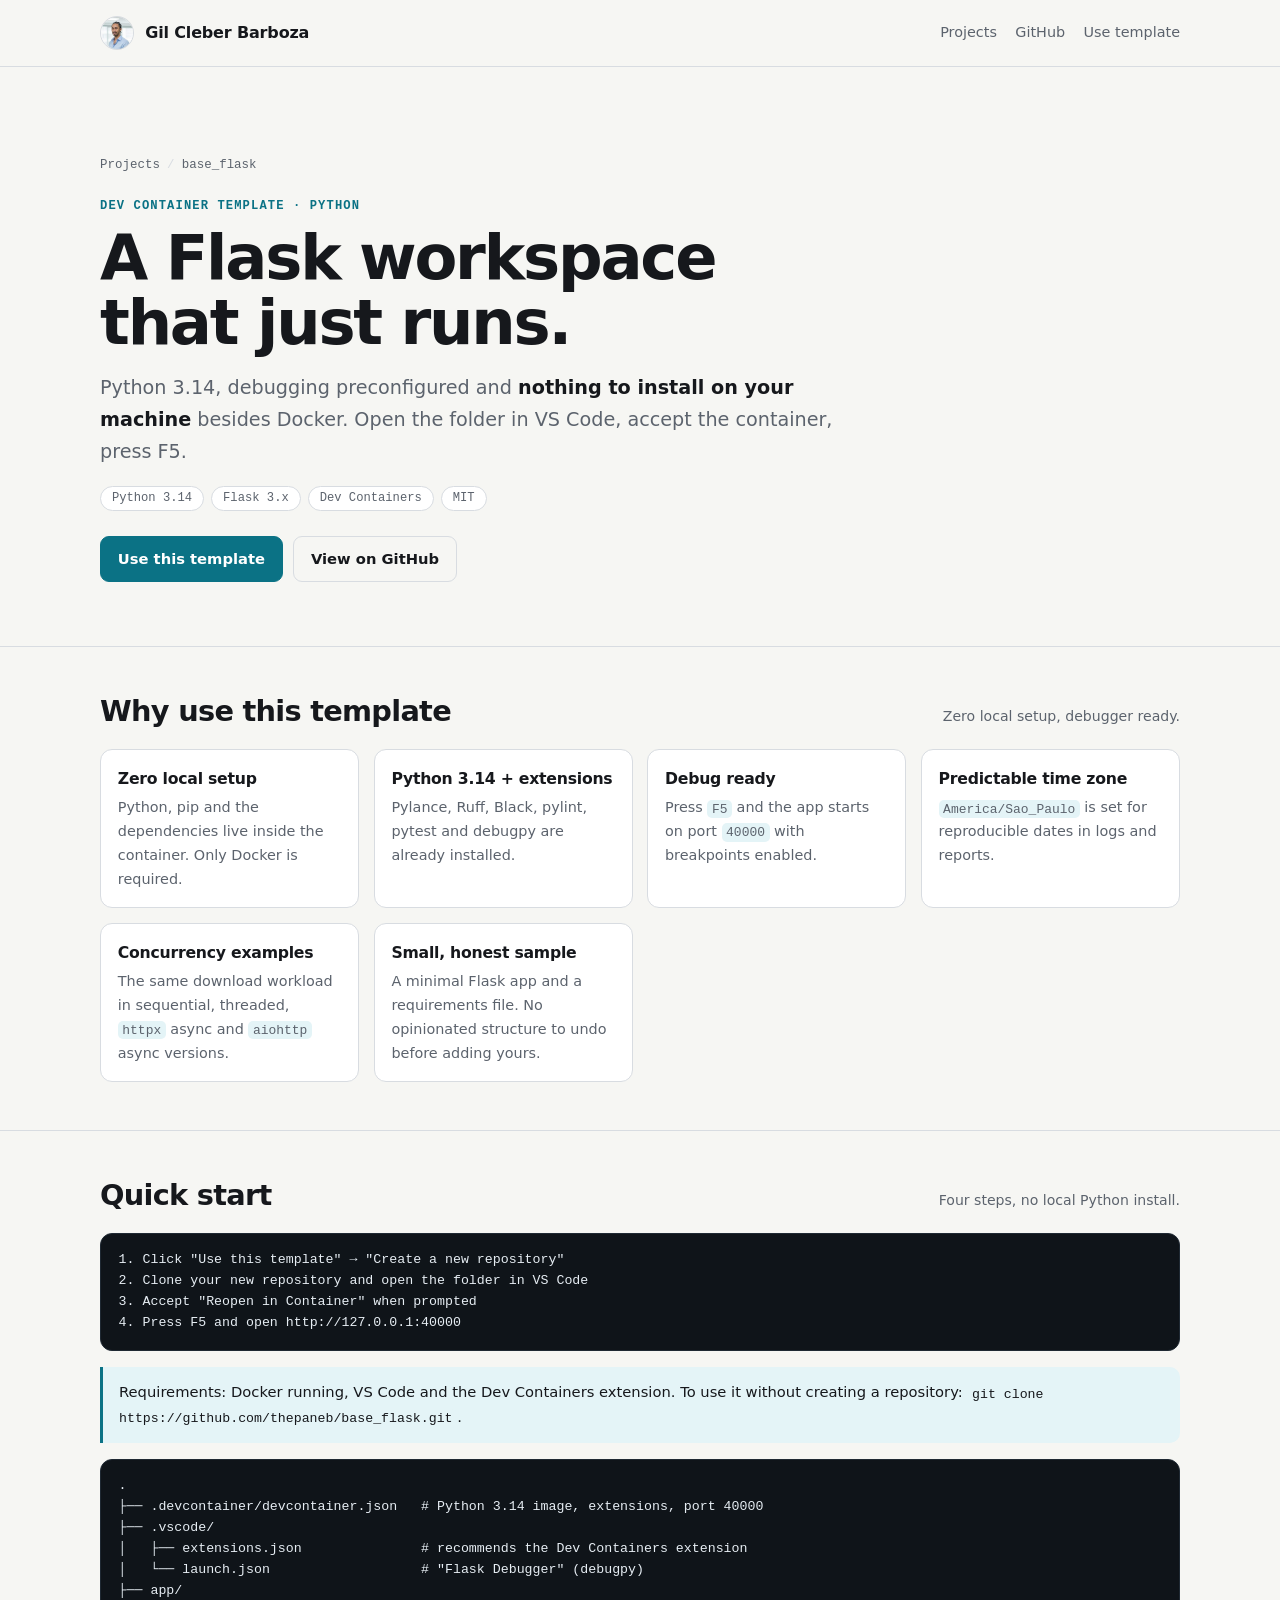
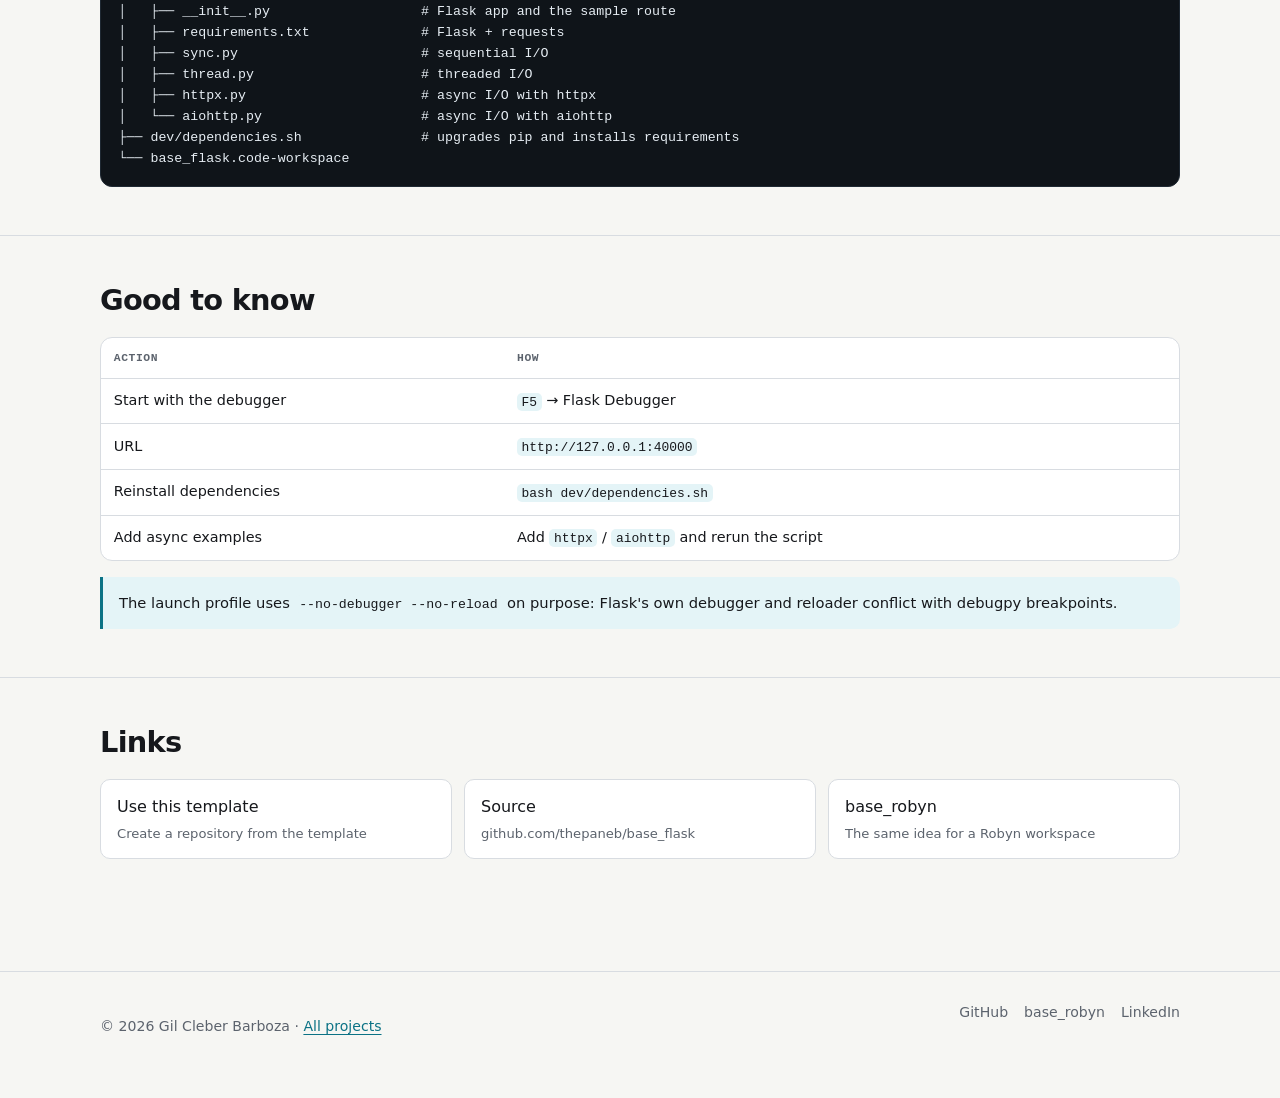
==== base-flask/index.html @ 090ea626 "feat: turn the host root into a projects hub" ====
<!doctype html>
<html lang="en">
  <head>
    <meta charset="utf-8" />
    <meta name="viewport" content="width=device-width, initial-scale=1" />

    <title>base_flask — Flask + Dev Containers workspace</title>
    <meta
      name="description"
      content="A ready-to-use Flask workspace on VS Code Dev Containers: Python 3.14, debugging preconfigured, concurrency examples and nothing to install locally besides Docker."
    />
    <link rel="canonical" href="https://thepaneb.github.io/base-flask/" />
    <meta name="robots" content="index, follow, max-image-preview:large" />
    <meta name="theme-color" content="#0b7285" />
    <link rel="icon" href="/assets/favicon.svg" type="image/svg+xml" />

    <meta property="og:type" content="website" />
    <meta property="og:site_name" content="Gil Cleber Barboza" />
    <meta property="og:title" content="base_flask — Flask + Dev Containers workspace" />
    <meta
      property="og:description"
      content="Python 3.14, F5 debugging, concurrency examples and zero local setup. A Flask template that runs in a Dev Container."
    />
    <meta property="og:url" content="https://thepaneb.github.io/base-flask/" />
    <meta property="og:image" content="https://thepaneb.github.io/assets/og/base-flask.png" />
    <meta property="og:image:width" content="1200" />
    <meta property="og:image:height" content="627" />
    <meta property="og:image:alt" content="base_flask — Flask + Dev Containers workspace" />

    <meta name="twitter:card" content="summary_large_image" />
    <meta name="twitter:title" content="base_flask — Flask + Dev Containers workspace" />
    <meta
      name="twitter:description"
      content="Python 3.14, F5 debugging, concurrency examples and zero local setup. A Flask template that runs in a Dev Container."
    />
    <meta name="twitter:image" content="https://thepaneb.github.io/assets/og/base-flask.png" />
    <meta name="twitter:image:alt" content="base_flask — Flask + Dev Containers workspace" />

    <link rel="stylesheet" href="/assets/styles.css" />

    <script type="application/ld+json">
      {
        "@context": "https://schema.org",
        "@type": "SoftwareSourceCode",
        "name": "base_flask",
        "description": "A ready-to-use Flask workspace on VS Code Dev Containers with Python 3.14 and debugging preconfigured.",
        "programmingLanguage": "Python",
        "codeRepository": "https://github.com/thepaneb/base_flask",
        "url": "https://thepaneb.github.io/base-flask/",
        "license": "https://opensource.org/licenses/MIT",
        "author": {
          "@type": "Person",
          "name": "Gil Cleber Barboza"
        }
      }
    </script>

    <script type="application/ld+json">
      {
        "@context": "https://schema.org",
        "@type": "BreadcrumbList",
        "itemListElement": [
          {
            "@type": "ListItem",
            "position": 1,
            "name": "Projects",
            "item": "https://thepaneb.github.io/"
          },
          {
            "@type": "ListItem",
            "position": 2,
            "name": "base_flask",
            "item": "https://thepaneb.github.io/base-flask/"
          }
        ]
      }
    </script>
  </head>
  <body class="theme-flask">
    <a class="skip-link" href="#main">Skip to content</a>

    <header class="site-header">
      <div class="wrap header-inner">
        <a class="brand" href="/">
          <img src="/assets/avatar.jpg" alt="" width="34" height="34" />
          Gil Cleber Barboza
        </a>
        <nav class="nav" aria-label="Primary">
          <a href="/">Projects</a>
          <a href="https://github.com/thepaneb/base_flask" rel="noopener">GitHub</a>
          <a href="https://github.com/new?template_name=base_flask&amp;template_owner=thepaneb" rel="noopener"
            >Use template</a
          >
        </nav>
      </div>
    </header>

    <main id="main">
      <section class="hero">
        <div class="wrap">
          <p class="breadcrumb"><a href="/">Projects</a><span>/</span>base_flask</p>
          <span class="eyebrow">Dev Container template · Python</span>
          <h1>A Flask workspace that just runs.</h1>
          <p class="lead">
            Python 3.14, debugging preconfigured and <strong>nothing to install on your machine</strong>
            besides Docker. Open the folder in VS Code, accept the container, press F5.
          </p>
          <ul class="chips" aria-label="Project facts">
            <li class="chip">Python 3.14</li>
            <li class="chip">Flask 3.x</li>
            <li class="chip">Dev Containers</li>
            <li class="chip">MIT</li>
          </ul>
          <p class="actions">
            <a
              class="btn primary"
              href="https://github.com/new?template_name=base_flask&amp;template_owner=thepaneb"
              rel="noopener"
              >Use this template</a
            >
            <a class="btn ghost" href="https://github.com/thepaneb/base_flask" rel="noopener"
              >View on GitHub</a
            >
          </p>
        </div>
      </section>

      <section class="section" aria-labelledby="what">
        <div class="wrap">
          <div class="section-head">
            <h2 id="what">Why use this template</h2>
            <p>Zero local setup, debugger ready.</p>
          </div>
          <ul class="features">
            <li class="feature">
              <h3>Zero local setup</h3>
              <p>Python, pip and the dependencies live inside the container. Only Docker is required.</p>
            </li>
            <li class="feature">
              <h3>Python 3.14 + extensions</h3>
              <p>Pylance, Ruff, Black, pylint, pytest and debugpy are already installed.</p>
            </li>
            <li class="feature">
              <h3>Debug ready</h3>
              <p>Press <code>F5</code> and the app starts on port <code>40000</code> with breakpoints enabled.</p>
            </li>
            <li class="feature">
              <h3>Predictable time zone</h3>
              <p><code>America/Sao_Paulo</code> is set for reproducible dates in logs and reports.</p>
            </li>
            <li class="feature">
              <h3>Concurrency examples</h3>
              <p>
                The same download workload in sequential, threaded, <code>httpx</code> async and
                <code>aiohttp</code> async versions.
              </p>
            </li>
            <li class="feature">
              <h3>Small, honest sample</h3>
              <p>
                A minimal Flask app and a requirements file. No opinionated structure to undo before
                adding yours.
              </p>
            </li>
          </ul>
        </div>
      </section>

      <section class="section" aria-labelledby="start">
        <div class="wrap">
          <div class="section-head">
            <h2 id="start">Quick start</h2>
            <p>Four steps, no local Python install.</p>
          </div>
          <pre><code>1. Click "Use this template" → "Create a new repository"
2. Clone your new repository and open the folder in VS Code
3. Accept "Reopen in Container" when prompted
4. Press F5 and open http://127.0.0.1:40000</code></pre>
          <p class="note">
            Requirements: Docker running, VS Code and the Dev Containers extension. To use it
            without creating a repository: <code>git clone https://github.com/thepaneb/base_flask.git</code>.
          </p>
          <pre><code>.
├── .devcontainer/devcontainer.json   # Python 3.14 image, extensions, port 40000
├── .vscode/
│   ├── extensions.json               # recommends the Dev Containers extension
│   └── launch.json                   # "Flask Debugger" (debugpy)
├── app/
│   ├── __init__.py                   # Flask app and the sample route
│   ├── requirements.txt              # Flask + requests
│   ├── sync.py                       # sequential I/O
│   ├── thread.py                     # threaded I/O
│   ├── httpx.py                      # async I/O with httpx
│   └── aiohttp.py                    # async I/O with aiohttp
├── dev/dependencies.sh               # upgrades pip and installs requirements
└── base_flask.code-workspace</code></pre>
        </div>
      </section>

      <section class="section" aria-labelledby="details">
        <div class="wrap">
          <div class="section-head">
            <h2 id="details">Good to know</h2>
          </div>
          <div class="table-wrap">
            <table>
              <thead>
                <tr><th>Action</th><th>How</th></tr>
              </thead>
              <tbody>
                <tr><td>Start with the debugger</td><td><code>F5</code> → Flask Debugger</td></tr>
                <tr><td>URL</td><td><code>http://127.0.0.1:40000</code></td></tr>
                <tr><td>Reinstall dependencies</td><td><code>bash dev/dependencies.sh</code></td></tr>
                <tr><td>Add async examples</td><td>Add <code>httpx</code> / <code>aiohttp</code> and rerun the script</td></tr>
              </tbody>
            </table>
          </div>
          <p class="note">
            The launch profile uses <code>--no-debugger --no-reload</code> on purpose: Flask's own
            debugger and reloader conflict with debugpy breakpoints.
          </p>
        </div>
      </section>

      <section class="section" aria-labelledby="links">
        <div class="wrap">
          <div class="section-head">
            <h2 id="links">Links</h2>
          </div>
          <ul class="link-grid">
            <li>
              <a
                href="https://github.com/new?template_name=base_flask&amp;template_owner=thepaneb"
                rel="noopener"
                >Use this template<span>Create a repository from the template</span></a
              >
            </li>
            <li>
              <a href="https://github.com/thepaneb/base_flask" rel="noopener"
                >Source<span>github.com/thepaneb/base_flask</span></a
              >
            </li>
            <li>
              <a href="/base-robyn/"
                >base_robyn<span>The same idea for a Robyn workspace</span></a
              >
            </li>
          </ul>
        </div>
      </section>
    </main>

    <footer class="site-footer">
      <div class="wrap footer-inner">
        <p>© 2026 Gil Cleber Barboza · <a href="/">All projects</a></p>
        <nav class="footer-links" aria-label="Project links">
          <a href="https://github.com/thepaneb/base_flask" rel="noopener">GitHub</a>
          <a href="/base-robyn/">base_robyn</a>
          <a href="https://www.linkedin.com/in/gilcleber/" rel="noopener">LinkedIn</a>
        </nav>
      </div>
    </footer>
  </body>
</html>
---- assets/styles.css ----
:root {
  --bg: #f6f6f3;
  --bg-elev: #ffffff;
  --ink: #16181c;
  --muted: #5c636d;
  --line: #d8dce1;
  --accent: #0b6bcb;
  --accent-ink: #ffffff;
  --accent-soft: #e8f1fb;
  --code-bg: #0f1419;
  --code-ink: #e6edf3;
  --shadow: 0 1px 2px rgb(16 24 40 / 4%), 0 10px 30px rgb(16 24 40 / 5%);
  --radius: 14px;
  --max: 1080px;
  --mono: ui-monospace, "SFMono-Regular", "Cascadia Code", Menlo, Consolas, monospace;
}

@media (prefers-color-scheme: dark) {
  :root {
    --bg: #0c0f13;
    --bg-elev: #12171d;
    --ink: #e6edf3;
    --muted: #98a2ad;
    --line: #26303a;
    --accent: #6cb6ff;
    --accent-ink: #0b0f14;
    --accent-soft: #10243a;
    --shadow: 0 1px 2px rgb(0 0 0 / 35%), 0 12px 34px rgb(0 0 0 / 28%);
  }
}

.theme-utplsql {
  --accent: #0b6bcb;
  --accent-ink: #ffffff;
  --accent-soft: #e8f1fb;
}
.theme-isis-lib {
  --accent: #0f766e;
  --accent-ink: #ffffff;
  --accent-soft: #e6f4f1;
}
.theme-isis-service {
  --accent: #6d28d9;
  --accent-ink: #ffffff;
  --accent-soft: #f1eafd;
}
.theme-flask {
  --accent: #0b7285;
  --accent-ink: #ffffff;
  --accent-soft: #e4f4f7;
}
.theme-robyn {
  --accent: #5b21b6;
  --accent-ink: #ffffff;
  --accent-soft: #efe9fb;
}

@media (prefers-color-scheme: dark) {
  .theme-utplsql {
    --accent: #6cb6ff;
    --accent-ink: #0b0f14;
    --accent-soft: #10243a;
  }
  .theme-isis-lib {
    --accent: #5eead4;
    --accent-ink: #0b0f14;
    --accent-soft: #0d2b28;
  }
  .theme-isis-service {
    --accent: #c4b5fd;
    --accent-ink: #0b0f14;
    --accent-soft: #241a3d;
  }
  .theme-flask {
    --accent: #67e8f9;
    --accent-ink: #0b0f14;
    --accent-soft: #0b2a31;
  }
  .theme-robyn {
    --accent: #c4b5fd;
    --accent-ink: #0b0f14;
    --accent-soft: #241a3d;
  }
}

* {
  box-sizing: border-box;
}

html {
  scroll-behavior: smooth;
}

body {
  margin: 0;
  background: var(--bg);
  color: var(--ink);
  font: 16px/1.65 system-ui, -apple-system, "Segoe UI", Roboto, Helvetica, Arial, sans-serif;
  -webkit-font-smoothing: antialiased;
  text-rendering: optimizeLegibility;
}

img {
  max-width: 100%;
  height: auto;
}

a {
  color: var(--accent);
  text-underline-offset: 0.18em;
}

a:hover {
  text-decoration-thickness: 2px;
}

:focus-visible {
  outline: 3px solid var(--accent);
  outline-offset: 3px;
  border-radius: 4px;
}

.skip-link {
  position: absolute;
  left: -9999px;
  top: 0;
  z-index: 100;
  background: var(--ink);
  color: var(--bg);
  padding: 0.7rem 1rem;
  border-radius: 0 0 8px 0;
  font-weight: 600;
}

.skip-link:focus {
  left: 0;
}

.wrap {
  width: min(100% - 2.5rem, var(--max));
  margin-inline: auto;
}

.site-header {
  border-bottom: 1px solid var(--line);
  background: var(--bg);
  position: sticky;
  top: 0;
  z-index: 20;
}

.header-inner {
  display: flex;
  align-items: center;
  justify-content: space-between;
  gap: 1rem;
  min-height: 4.1rem;
}

.brand {
  display: inline-flex;
  align-items: center;
  gap: 0.7rem;
  color: var(--ink);
  text-decoration: none;
  font-weight: 650;
  letter-spacing: -0.01em;
}

.brand img {
  width: 34px;
  height: 34px;
  border-radius: 50%;
  border: 1px solid var(--line);
}

.nav {
  display: flex;
  align-items: center;
  gap: 1.15rem;
  font-size: 0.9rem;
}

.nav a {
  color: var(--muted);
  text-decoration: none;
}

.nav a:hover,
.nav a[aria-current="page"] {
  color: var(--ink);
}

main {
  display: block;
}

.hero {
  padding: clamp(3rem, 7vw, 5.5rem) 0 clamp(2rem, 4vw, 3rem);
}

.hero-grid {
  display: grid;
  grid-template-columns: minmax(0, 1.35fr) minmax(250px, 0.65fr);
  gap: clamp(1.5rem, 5vw, 3.5rem);
  align-items: end;
}

.eyebrow {
  display: block;
  margin: 0 0 0.65rem;
  font-family: var(--mono);
  font-size: 0.76rem;
  font-weight: 600;
  letter-spacing: 0.09em;
  text-transform: uppercase;
  color: var(--accent);
}

h1 {
  margin: 0 0 1rem;
  font-size: clamp(2.2rem, 5.4vw, 3.9rem);
  line-height: 1.04;
  letter-spacing: -0.035em;
  text-wrap: balance;
}

.lead {
  max-width: 64ch;
  margin: 0;
  color: var(--muted);
  font-size: clamp(1.03rem, 1.7vw, 1.2rem);
  text-wrap: pretty;
}

.lead strong {
  color: var(--ink);
}

.chips {
  display: flex;
  flex-wrap: wrap;
  gap: 0.45rem;
  margin: 1.15rem 0 0;
  padding: 0;
  list-style: none;
}

.chip {
  display: inline-flex;
  align-items: center;
  gap: 0.35rem;
  border: 1px solid var(--line);
  background: var(--bg-elev);
  color: var(--muted);
  border-radius: 999px;
  padding: 0.27rem 0.68rem;
  font-family: var(--mono);
  font-size: 0.76rem;
  line-height: 1.25;
}

.actions {
  display: flex;
  flex-wrap: wrap;
  gap: 0.65rem;
  margin-top: 1.55rem;
}

.btn {
  display: inline-flex;
  align-items: center;
  justify-content: center;
  gap: 0.45rem;
  min-height: 2.6rem;
  padding: 0.62rem 1.05rem;
  border: 1px solid var(--line);
  border-radius: 9px;
  background: var(--bg-elev);
  color: var(--ink);
  font: inherit;
  font-size: 0.92rem;
  font-weight: 620;
  text-decoration: none;
  transition: transform 0.14s ease, border-color 0.14s ease, background-color 0.14s ease;
}

.btn:hover {
  transform: translateY(-1px);
  border-color: var(--accent);
}

.btn.primary {
  background: var(--accent);
  border-color: var(--accent);
  color: var(--accent-ink);
}

.btn.primary:hover {
  filter: brightness(1.04);
}

.btn.ghost {
  background: transparent;
}

.hero-panel {
  border: 1px solid var(--line);
  border-radius: var(--radius);
  background: var(--bg-elev);
  box-shadow: var(--shadow);
  padding: 1rem 1.1rem;
  font-family: var(--mono);
  font-size: 0.78rem;
  line-height: 1.7;
  color: var(--muted);
}

.hero-panel .bar {
  display: flex;
  gap: 0.35rem;
  margin-bottom: 0.8rem;
}

.hero-panel .dot {
  width: 0.52rem;
  height: 0.52rem;
  border-radius: 50%;
  background: var(--line);
}

.hero-panel .dot:first-child {
  background: var(--accent);
}

.hero-panel p {
  margin: 0;
}

.hero-panel .key {
  color: var(--ink);
}

.section {
  padding: clamp(2rem, 4vw, 3rem) 0;
  border-top: 1px solid var(--line);
}

.section-head {
  display: flex;
  align-items: baseline;
  justify-content: space-between;
  gap: 1rem;
  margin-bottom: 1.25rem;
}

.section-head h2 {
  margin: 0;
}

.section-head p {
  margin: 0;
  color: var(--muted);
  font-size: 0.88rem;
}

h2 {
  font-size: clamp(1.35rem, 2.6vw, 1.8rem);
  line-height: 1.15;
  letter-spacing: -0.025em;
}

h3 {
  letter-spacing: -0.015em;
}

.featured {
  display: grid;
  grid-template-columns: minmax(0, 1.45fr) minmax(220px, 0.55fr);
  gap: clamp(1.2rem, 3vw, 2rem);
  align-items: center;
  padding: clamp(1.25rem, 3.5vw, 2rem);
  border: 1px solid var(--line);
  border-top: 4px solid var(--accent);
  border-radius: calc(var(--radius) + 3px);
  background: var(--bg-elev);
  box-shadow: var(--shadow);
}

.featured .kicker {
  margin: 0 0 0.5rem;
  font-family: var(--mono);
  font-size: 0.74rem;
  letter-spacing: 0.07em;
  text-transform: uppercase;
  color: var(--muted);
}

.featured h3 {
  margin: 0 0 0.6rem;
  font-size: clamp(1.35rem, 2.6vw, 1.85rem);
}

.featured p {
  margin: 0;
  color: var(--muted);
}

.featured-visual {
  display: flex;
  flex-direction: column;
  align-items: center;
  gap: 0.75rem;
  text-align: center;
}

.featured-visual img {
  width: 88px;
  height: 88px;
  border-radius: 20px;
  box-shadow: var(--shadow);
}

.featured-visual span {
  font-family: var(--mono);
  font-size: 0.74rem;
  color: var(--muted);
}

.cards {
  display: grid;
  grid-template-columns: repeat(auto-fit, minmax(235px, 1fr));
  gap: 1rem;
}

.card {
  --card-accent: var(--accent);
  display: flex;
  flex-direction: column;
  gap: 0.55rem;
  min-height: 100%;
  padding: 1.2rem;
  border: 1px solid var(--line);
  border-top: 3px solid var(--card-accent);
  border-radius: var(--radius);
  background: var(--bg-elev);
  box-shadow: var(--shadow);
  color: inherit;
  text-decoration: none;
  transition: transform 0.14s ease, border-color 0.14s ease;
}

.card:hover {
  transform: translateY(-2px);
  border-color: var(--card-accent);
}

.card.utplsql {
  --card-accent: #0b6bcb;
}
.card.isis-lib {
  --card-accent: #0f766e;
}
.card.isis-service {
  --card-accent: #6d28d9;
}
.card.flask {
  --card-accent: #0b7285;
}
.card.robyn {
  --card-accent: #5b21b6;
}

@media (prefers-color-scheme: dark) {
  .card.utplsql {
    --card-accent: #6cb6ff;
  }
  .card.isis-lib {
    --card-accent: #5eead4;
  }
  .card.isis-service {
    --card-accent: #c4b5fd;
  }
  .card.flask {
    --card-accent: #67e8f9;
  }
  .card.robyn {
    --card-accent: #c4b5fd;
  }
}

.card .mark {
  display: grid;
  place-items: center;
  width: 38px;
  height: 38px;
  border-radius: 10px;
  background: var(--ink);
  color: var(--bg);
  font-family: var(--mono);
  font-size: 0.76rem;
  font-weight: 700;
  letter-spacing: 0.03em;
}

.card .kicker {
  margin: 0;
  font-family: var(--mono);
  font-size: 0.71rem;
  letter-spacing: 0.06em;
  text-transform: uppercase;
  color: var(--muted);
}

.card h3 {
  margin: 0;
  font-size: 1.12rem;
}

.card p {
  margin: 0;
  color: var(--muted);
  font-size: 0.92rem;
}

.card .more {
  margin-top: auto;
  padding-top: 0.35rem;
  font-weight: 650;
  font-size: 0.87rem;
  color: var(--card-accent);
}

.features {
  display: grid;
  grid-template-columns: repeat(auto-fit, minmax(220px, 1fr));
  gap: 0.9rem;
  margin: 0;
  padding: 0;
  list-style: none;
}

.feature {
  padding: 1rem 1.05rem;
  border: 1px solid var(--line);
  border-radius: 12px;
  background: var(--bg-elev);
}

.feature h3 {
  margin: 0 0 0.3rem;
  font-size: 0.98rem;
}

.feature p {
  margin: 0;
  color: var(--muted);
  font-size: 0.9rem;
}

.prose {
  max-width: 72ch;
}

.prose p {
  margin: 0 0 1rem;
  color: var(--muted);
}

.prose p:last-child {
  margin-bottom: 0;
}

.prose strong {
  color: var(--ink);
}

pre {
  margin: 1rem 0 0;
  padding: 1rem 1.1rem;
  overflow: auto;
  border: 1px solid #1f2933;
  border-radius: 12px;
  background: var(--code-bg);
  color: var(--code-ink);
  font-family: var(--mono);
  font-size: 0.83rem;
  line-height: 1.58;
  tab-size: 2;
}

code {
  padding: 0.12em 0.35em;
  border-radius: 5px;
  background: var(--accent-soft);
  font-family: var(--mono);
  font-size: 0.9em;
}

pre code {
  padding: 0;
  background: none;
  color: inherit;
  font-size: inherit;
}

.table-wrap {
  overflow-x: auto;
  border: 1px solid var(--line);
  border-radius: 12px;
  background: var(--bg-elev);
}

table {
  width: 100%;
  border-collapse: collapse;
  font-size: 0.9rem;
}

th,
td {
  padding: 0.65rem 0.8rem;
  border-bottom: 1px solid var(--line);
  text-align: left;
  vertical-align: top;
}

th {
  color: var(--muted);
  font-family: var(--mono);
  font-size: 0.71rem;
  font-weight: 600;
  letter-spacing: 0.05em;
  text-transform: uppercase;
}

tr:last-child td {
  border-bottom: 0;
}

.note {
  margin: 1rem 0 0;
  padding: 0.85rem 1rem;
  border-left: 3px solid var(--accent);
  border-radius: 0 10px 10px 0;
  background: var(--accent-soft);
  color: var(--ink);
  font-size: 0.92rem;
}

.breadcrumb {
  margin: 0 0 1.3rem;
  font-family: var(--mono);
  font-size: 0.78rem;
  color: var(--muted);
}

.breadcrumb a {
  color: var(--muted);
  text-decoration: none;
}

.breadcrumb a:hover {
  color: var(--ink);
  text-decoration: underline;
}

.breadcrumb span {
  margin: 0 0.45rem;
  color: var(--line);
}

.link-grid {
  display: grid;
  grid-template-columns: repeat(auto-fit, minmax(220px, 1fr));
  gap: 0.75rem;
  margin: 0;
  padding: 0;
  list-style: none;
}

.link-grid a {
  display: block;
  padding: 0.85rem 1rem;
  border: 1px solid var(--line);
  border-radius: 10px;
  background: var(--bg-elev);
  color: var(--ink);
  text-decoration: none;
}

.link-grid a:hover {
  border-color: var(--accent);
}

.link-grid span {
  display: block;
  margin-top: 0.15rem;
  color: var(--muted);
  font-size: 0.82rem;
}

.site-footer {
  margin-top: clamp(2.5rem, 6vw, 4rem);
  padding: 1.8rem 0 3rem;
  border-top: 1px solid var(--line);
  color: var(--muted);
  font-size: 0.88rem;
}

.footer-inner {
  display: flex;
  flex-wrap: wrap;
  justify-content: space-between;
  gap: 1rem;
}

.footer-links {
  display: flex;
  flex-wrap: wrap;
  gap: 1rem;
}

.footer-links a {
  color: var(--muted);
  text-decoration: none;
}

.footer-links a:hover {
  color: var(--ink);
  text-decoration: underline;
}

.error-page {
  display: grid;
  min-height: 58vh;
  place-items: center;
  padding: 3rem 0;
  text-align: center;
}

.error-code {
  margin: 0;
  color: var(--accent);
  font-family: var(--mono);
  font-size: clamp(4rem, 15vw, 8rem);
  font-weight: 700;
  line-height: 1;
}

.error-page h1 {
  margin: 0.5rem 0 0.6rem;
  font-size: clamp(1.6rem, 4vw, 2.4rem);
}

.error-page p {
  max-width: 46ch;
  margin: 0 auto;
  color: var(--muted);
}

@media (max-width: 820px) {
  .hero-grid,
  .featured {
    grid-template-columns: 1fr;
  }

  .featured-visual {
    flex-direction: row;
    justify-content: flex-start;
    text-align: left;
  }

  .featured-visual img {
    width: 64px;
    height: 64px;
    border-radius: 15px;
  }
}

@media (max-width: 640px) {
  .header-inner {
    flex-wrap: wrap;
    gap: 0.55rem;
    padding: 0.6rem 0;
  }

  .nav {
    gap: 0.85rem;
    font-size: 0.84rem;
  }

  .section-head {
    display: block;
  }

  .section-head p {
    margin-top: 0.3rem;
  }
}

@media (prefers-reduced-motion: reduce) {
  html {
    scroll-behavior: auto;
  }

  *,
  *::before,
  *::after {
    transition-duration: 0.01ms !important;
  }
}
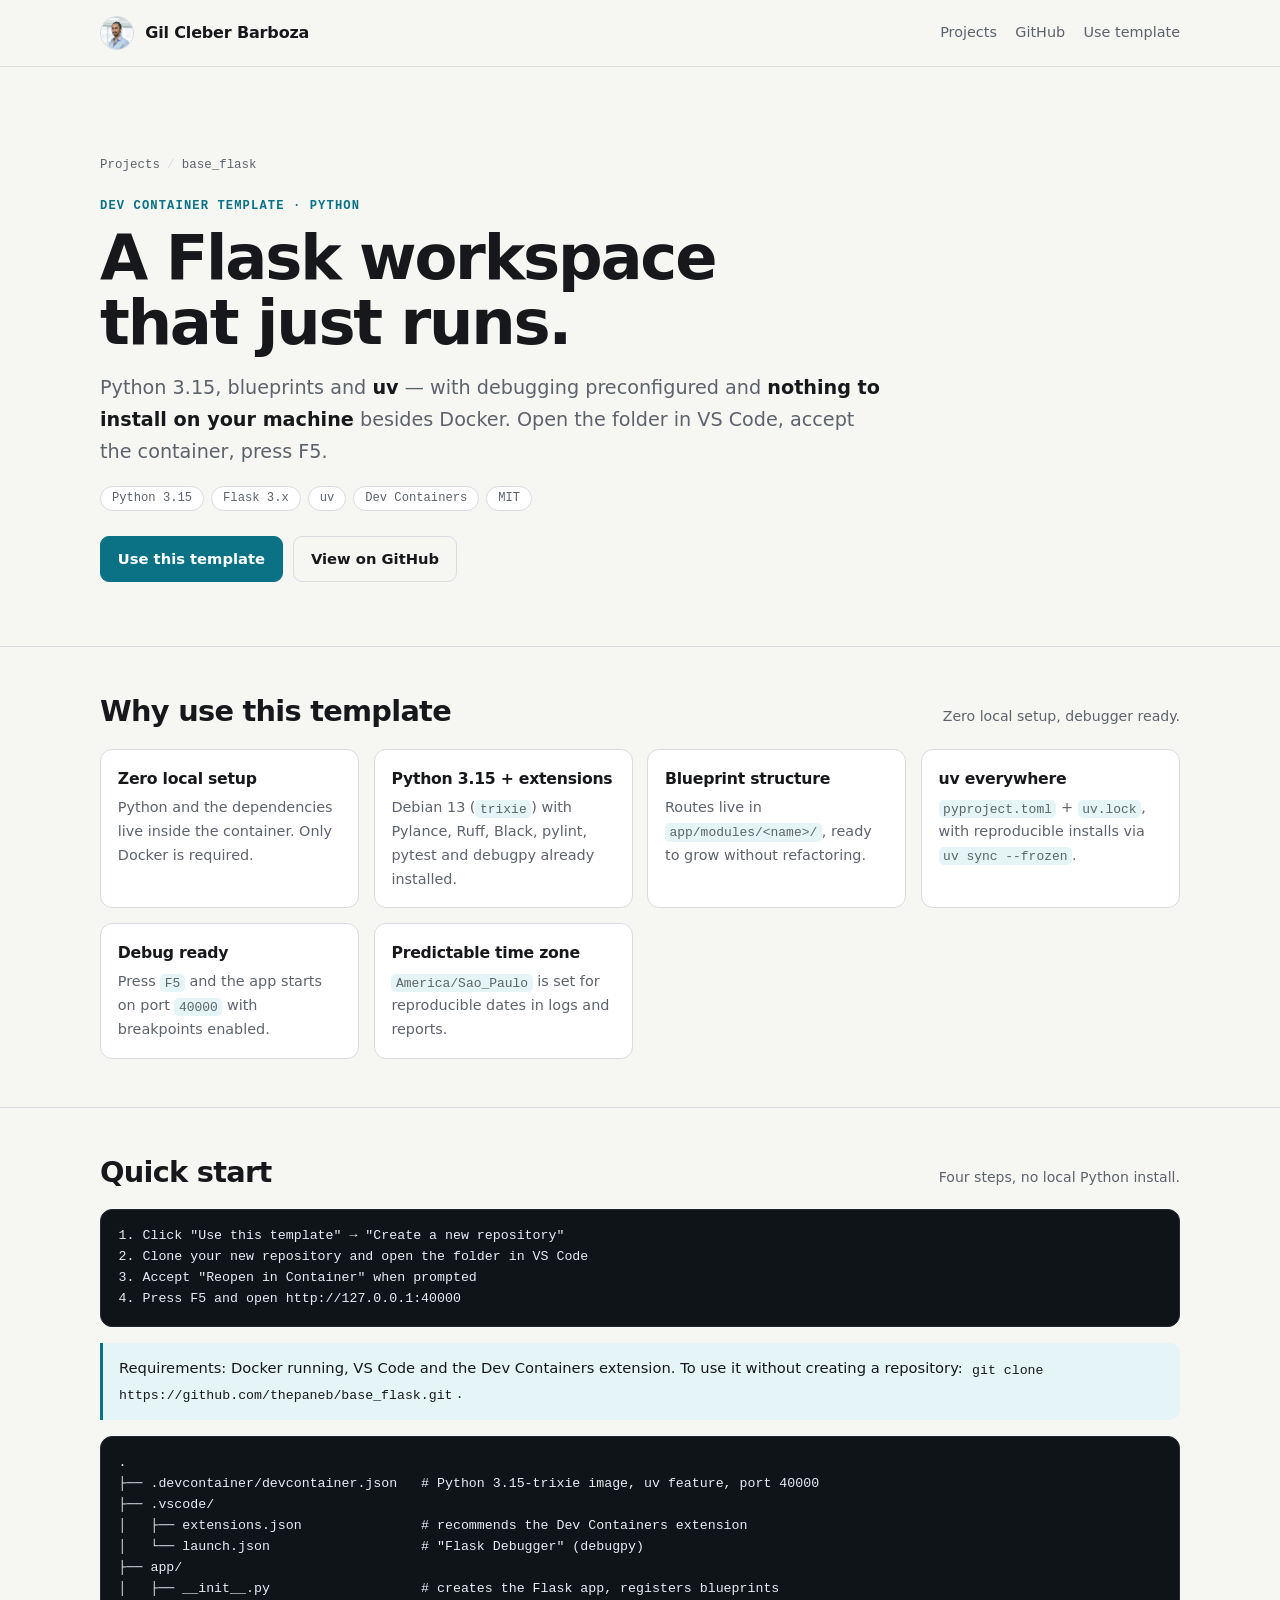
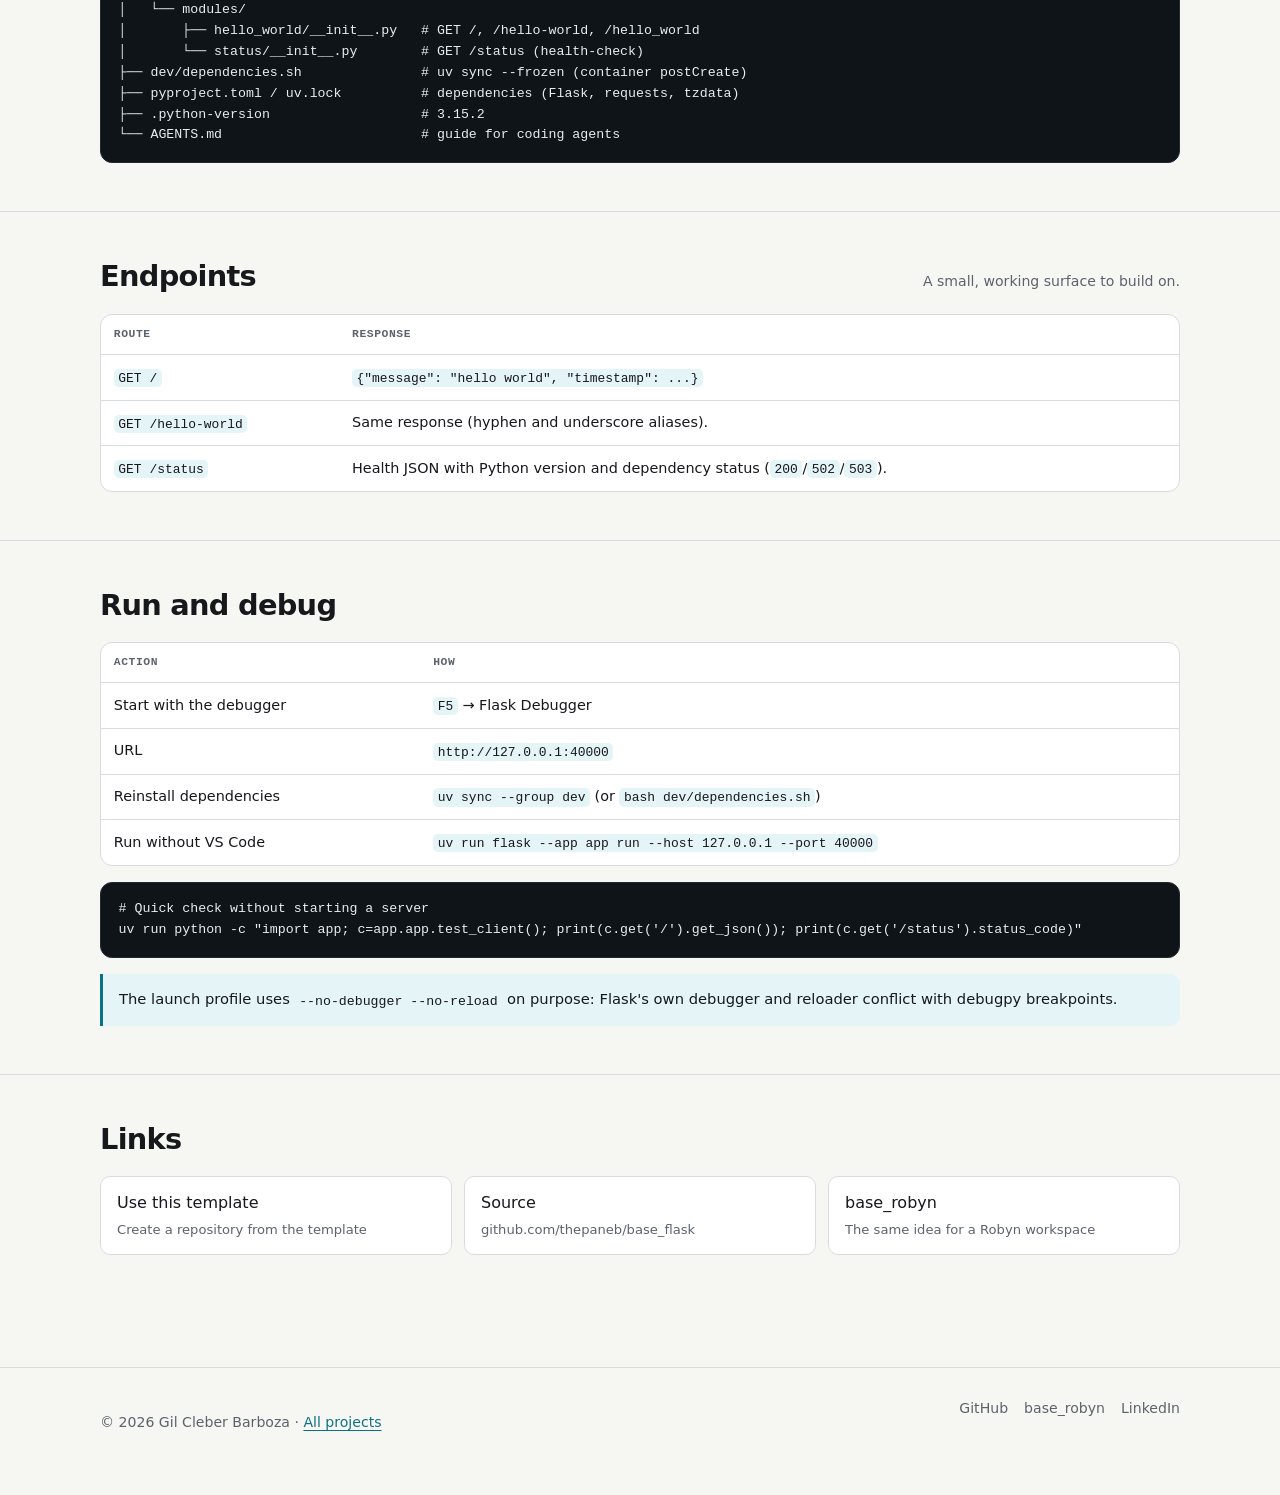
==== commit 589d86a1: "chore: refresh base_flask content and SEO descriptions" ====
--- a/base-flask/index.html
+++ b/base-flask/index.html
@@ -7,19 +7,23 @@
     <title>base_flask — Flask + Dev Containers workspace</title>
     <meta
       name="description"
-      content="A ready-to-use Flask workspace on VS Code Dev Containers: Python 3.14, debugging preconfigured, concurrency examples and nothing to install locally besides Docker."
+      content="A ready-to-use Flask workspace on VS Code Dev Containers: Python 3.15, blueprints, uv-managed dependencies, F5 debugging and no local setup beyond Docker."
     />
     <link rel="canonical" href="https://thepaneb.github.io/base-flask/" />
     <meta name="robots" content="index, follow, max-image-preview:large" />
     <meta name="theme-color" content="#0b7285" />
+    <link rel="icon" href="/favicon.ico" sizes="any" />
     <link rel="icon" href="/assets/favicon.svg" type="image/svg+xml" />
+    <link rel="icon" href="/assets/favicon-32.png" sizes="32x32" type="image/png" />
+    <link rel="icon" href="/assets/icon-192.png" sizes="192x192" type="image/png" />
+    <link rel="apple-touch-icon" href="/assets/apple-touch-icon.png" />
 
     <meta property="og:type" content="website" />
     <meta property="og:site_name" content="Gil Cleber Barboza" />
     <meta property="og:title" content="base_flask — Flask + Dev Containers workspace" />
     <meta
       property="og:description"
-      content="Python 3.14, F5 debugging, concurrency examples and zero local setup. A Flask template that runs in a Dev Container."
+      content="Python 3.15, blueprints, uv and F5 debugging inside a Dev Container — nothing to install locally besides Docker."
     />
     <meta property="og:url" content="https://thepaneb.github.io/base-flask/" />
     <meta property="og:image" content="https://thepaneb.github.io/assets/og/base-flask.png" />
@@ -31,7 +35,7 @@
     <meta name="twitter:title" content="base_flask — Flask + Dev Containers workspace" />
     <meta
       name="twitter:description"
-      content="Python 3.14, F5 debugging, concurrency examples and zero local setup. A Flask template that runs in a Dev Container."
+      content="Python 3.15, blueprints, uv and F5 debugging inside a Dev Container — nothing to install locally besides Docker."
     />
     <meta name="twitter:image" content="https://thepaneb.github.io/assets/og/base-flask.png" />
     <meta name="twitter:image:alt" content="base_flask — Flask + Dev Containers workspace" />
@@ -43,7 +47,7 @@
         "@context": "https://schema.org",
         "@type": "SoftwareSourceCode",
         "name": "base_flask",
-        "description": "A ready-to-use Flask workspace on VS Code Dev Containers with Python 3.14 and debugging preconfigured.",
+        "description": "A ready-to-use Flask workspace on VS Code Dev Containers with Python 3.15, blueprints, uv and debugging preconfigured.",
         "programmingLanguage": "Python",
         "codeRepository": "https://github.com/thepaneb/base_flask",
         "url": "https://thepaneb.github.io/base-flask/",
@@ -102,12 +106,14 @@
           <span class="eyebrow">Dev Container template · Python</span>
           <h1>A Flask workspace that just runs.</h1>
           <p class="lead">
-            Python 3.14, debugging preconfigured and <strong>nothing to install on your machine</strong>
-            besides Docker. Open the folder in VS Code, accept the container, press F5.
+            Python 3.15, blueprints and <strong>uv</strong> — with debugging preconfigured and
+            <strong>nothing to install on your machine</strong> besides Docker. Open the folder in
+            VS Code, accept the container, press F5.
           </p>
           <ul class="chips" aria-label="Project facts">
-            <li class="chip">Python 3.14</li>
+            <li class="chip">Python 3.15</li>
             <li class="chip">Flask 3.x</li>
+            <li class="chip">uv</li>
             <li class="chip">Dev Containers</li>
             <li class="chip">MIT</li>
           </ul>
@@ -134,11 +140,28 @@
           <ul class="features">
             <li class="feature">
               <h3>Zero local setup</h3>
-              <p>Python, pip and the dependencies live inside the container. Only Docker is required.</p>
-            </li>
-            <li class="feature">
-              <h3>Python 3.14 + extensions</h3>
-              <p>Pylance, Ruff, Black, pylint, pytest and debugpy are already installed.</p>
+              <p>Python and the dependencies live inside the container. Only Docker is required.</p>
+            </li>
+            <li class="feature">
+              <h3>Python 3.15 + extensions</h3>
+              <p>
+                Debian 13 (<code>trixie</code>) with Pylance, Ruff, Black, pylint, pytest and
+                debugpy already installed.
+              </p>
+            </li>
+            <li class="feature">
+              <h3>Blueprint structure</h3>
+              <p>
+                Routes live in <code>app/modules/&lt;name&gt;/</code>, ready to grow without
+                refactoring.
+              </p>
+            </li>
+            <li class="feature">
+              <h3>uv everywhere</h3>
+              <p>
+                <code>pyproject.toml</code> + <code>uv.lock</code>, with reproducible installs via
+                <code>uv sync --frozen</code>.
+              </p>
             </li>
             <li class="feature">
               <h3>Debug ready</h3>
@@ -147,20 +170,6 @@
             <li class="feature">
               <h3>Predictable time zone</h3>
               <p><code>America/Sao_Paulo</code> is set for reproducible dates in logs and reports.</p>
-            </li>
-            <li class="feature">
-              <h3>Concurrency examples</h3>
-              <p>
-                The same download workload in sequential, threaded, <code>httpx</code> async and
-                <code>aiohttp</code> async versions.
-              </p>
-            </li>
-            <li class="feature">
-              <h3>Small, honest sample</h3>
-              <p>
-                A minimal Flask app and a requirements file. No opinionated structure to undo before
-                adding yours.
-              </p>
             </li>
           </ul>
         </div>
@@ -181,26 +190,59 @@
             without creating a repository: <code>git clone https://github.com/thepaneb/base_flask.git</code>.
           </p>
           <pre><code>.
-├── .devcontainer/devcontainer.json   # Python 3.14 image, extensions, port 40000
+├── .devcontainer/devcontainer.json   # Python 3.15-trixie image, uv feature, port 40000
 ├── .vscode/
 │   ├── extensions.json               # recommends the Dev Containers extension
 │   └── launch.json                   # "Flask Debugger" (debugpy)
 ├── app/
-│   ├── __init__.py                   # Flask app and the sample route
-│   ├── requirements.txt              # Flask + requests
-│   ├── sync.py                       # sequential I/O
-│   ├── thread.py                     # threaded I/O
-│   ├── httpx.py                      # async I/O with httpx
-│   └── aiohttp.py                    # async I/O with aiohttp
-├── dev/dependencies.sh               # upgrades pip and installs requirements
-└── base_flask.code-workspace</code></pre>
+│   ├── __init__.py                   # creates the Flask app, registers blueprints
+│   └── modules/
+│       ├── hello_world/__init__.py   # GET /, /hello-world, /hello_world
+│       └── status/__init__.py        # GET /status (health-check)
+├── dev/dependencies.sh               # uv sync --frozen (container postCreate)
+├── pyproject.toml / uv.lock          # dependencies (Flask, requests, tzdata)
+├── .python-version                   # 3.15.2
+└── AGENTS.md                         # guide for coding agents</code></pre>
+        </div>
+      </section>
+
+      <section class="section" aria-labelledby="endpoints">
+        <div class="wrap">
+          <div class="section-head">
+            <h2 id="endpoints">Endpoints</h2>
+            <p>A small, working surface to build on.</p>
+          </div>
+          <div class="table-wrap">
+            <table>
+              <thead>
+                <tr><th>Route</th><th>Response</th></tr>
+              </thead>
+              <tbody>
+                <tr>
+                  <td><code>GET /</code></td>
+                  <td><code>{"message": "hello world", "timestamp": ...}</code></td>
+                </tr>
+                <tr>
+                  <td><code>GET /hello-world</code></td>
+                  <td>Same response (hyphen and underscore aliases).</td>
+                </tr>
+                <tr>
+                  <td><code>GET /status</code></td>
+                  <td>
+                    Health JSON with Python version and dependency status
+                    (<code>200</code>/<code>502</code>/<code>503</code>).
+                  </td>
+                </tr>
+              </tbody>
+            </table>
+          </div>
         </div>
       </section>
 
       <section class="section" aria-labelledby="details">
         <div class="wrap">
           <div class="section-head">
-            <h2 id="details">Good to know</h2>
+            <h2 id="details">Run and debug</h2>
           </div>
           <div class="table-wrap">
             <table>
@@ -210,11 +252,13 @@
               <tbody>
                 <tr><td>Start with the debugger</td><td><code>F5</code> → Flask Debugger</td></tr>
                 <tr><td>URL</td><td><code>http://127.0.0.1:40000</code></td></tr>
-                <tr><td>Reinstall dependencies</td><td><code>bash dev/dependencies.sh</code></td></tr>
-                <tr><td>Add async examples</td><td>Add <code>httpx</code> / <code>aiohttp</code> and rerun the script</td></tr>
+                <tr><td>Reinstall dependencies</td><td><code>uv sync --group dev</code> (or <code>bash dev/dependencies.sh</code>)</td></tr>
+                <tr><td>Run without VS Code</td><td><code>uv run flask --app app run --host 127.0.0.1 --port 40000</code></td></tr>
               </tbody>
             </table>
           </div>
+          <pre><code># Quick check without starting a server
+uv run python -c "import app; c=app.app.test_client(); print(c.get('/').get_json()); print(c.get('/status').status_code)"</code></pre>
           <p class="note">
             The launch profile uses <code>--no-debugger --no-reload</code> on purpose: Flask's own
             debugger and reloader conflict with debugpy breakpoints.
--- a/assets/styles.css
+++ b/assets/styles.css
@@ -54,6 +54,11 @@
   --accent-ink: #ffffff;
   --accent-soft: #efe9fb;
 }
+.theme-samsung {
+  --accent: #1428a0;
+  --accent-ink: #ffffff;
+  --accent-soft: #e8eaf7;
+}
 
 @media (prefers-color-scheme: dark) {
   .theme-utplsql {
@@ -80,6 +85,11 @@
     --accent: #c4b5fd;
     --accent-ink: #0b0f14;
     --accent-soft: #241a3d;
+  }
+  .theme-samsung {
+    --accent: #8fb0ff;
+    --accent-ink: #0b0f14;
+    --accent-soft: #141a33;
   }
 }
 
@@ -429,7 +439,7 @@
 
 .cards {
   display: grid;
-  grid-template-columns: repeat(auto-fit, minmax(235px, 1fr));
+  grid-template-columns: repeat(auto-fit, minmax(260px, 1fr));
   gap: 1rem;
 }
 
@@ -470,6 +480,9 @@
 .card.robyn {
   --card-accent: #5b21b6;
 }
+.card.samsung {
+  --card-accent: #1428a0;
+}
 
 @media (prefers-color-scheme: dark) {
   .card.utplsql {
@@ -486,6 +499,9 @@
   }
   .card.robyn {
     --card-accent: #c4b5fd;
+  }
+  .card.samsung {
+    --card-accent: #8fb0ff;
   }
 }
 
